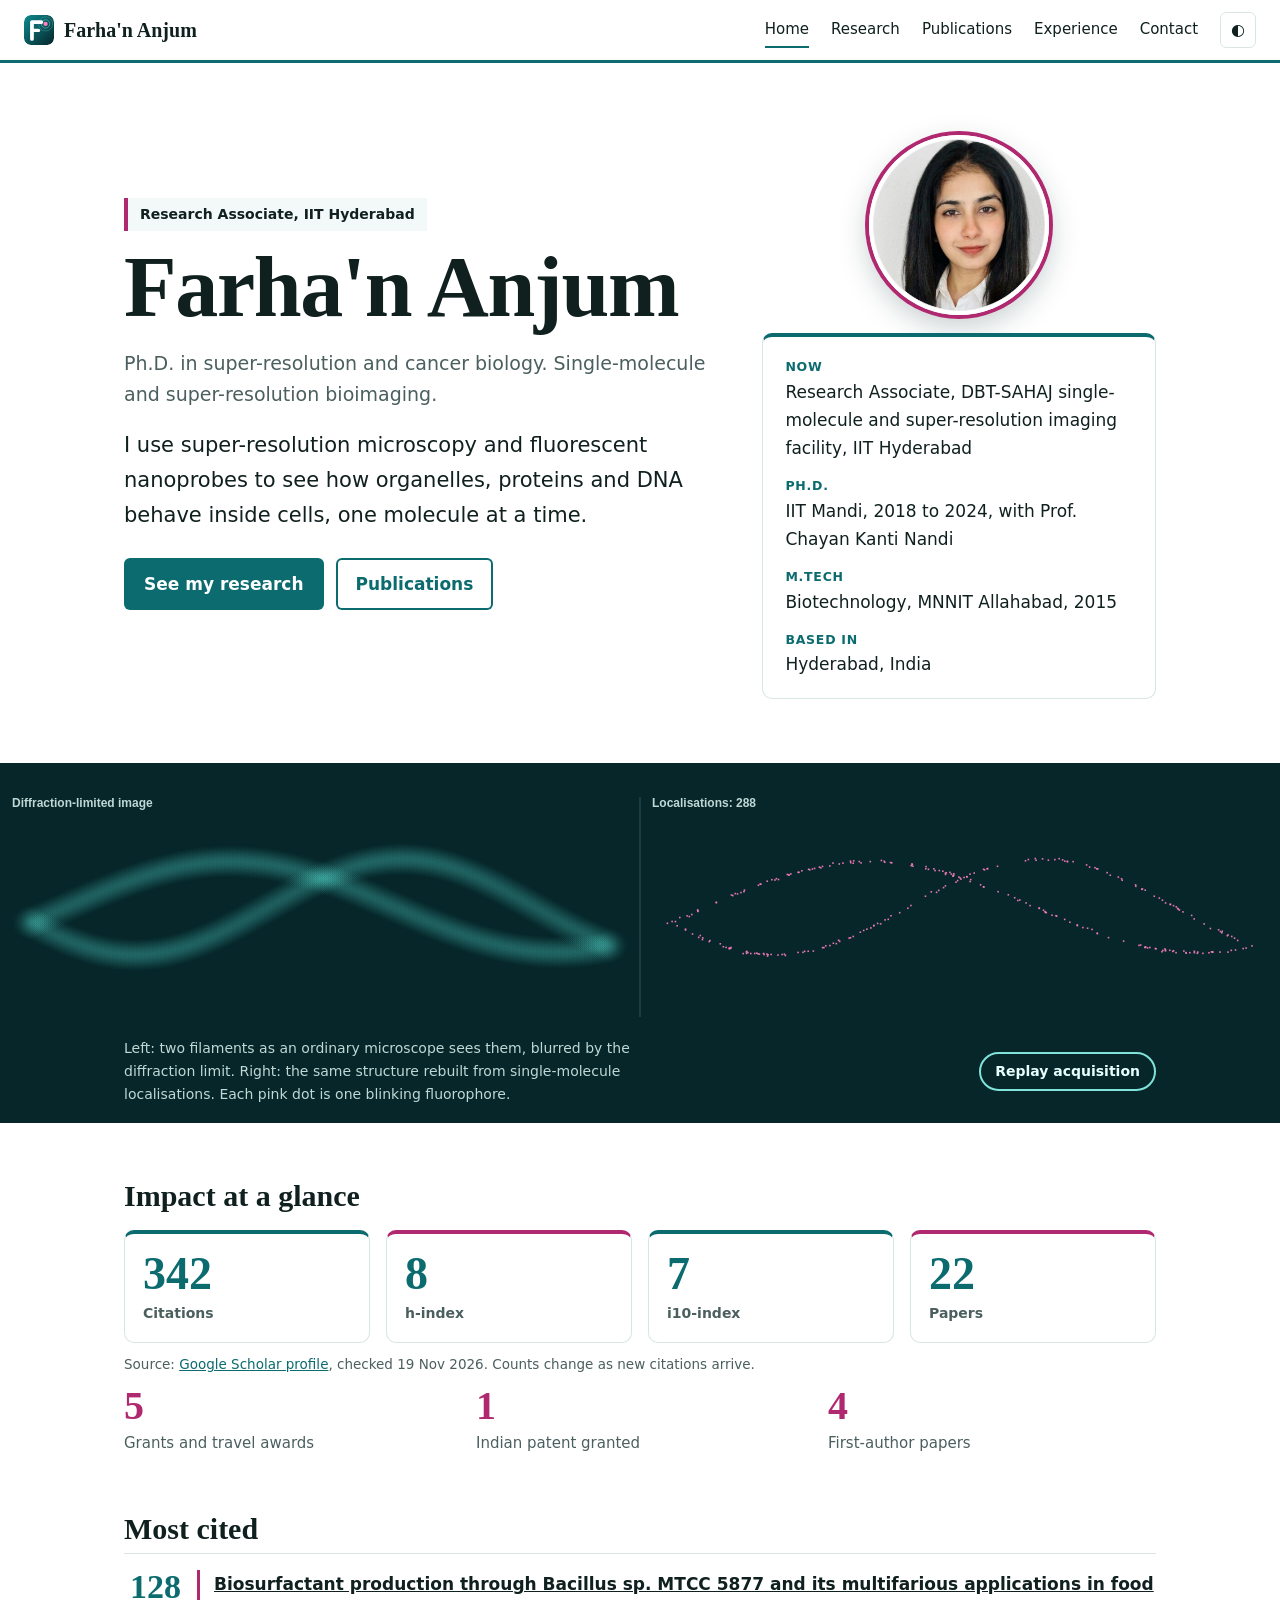
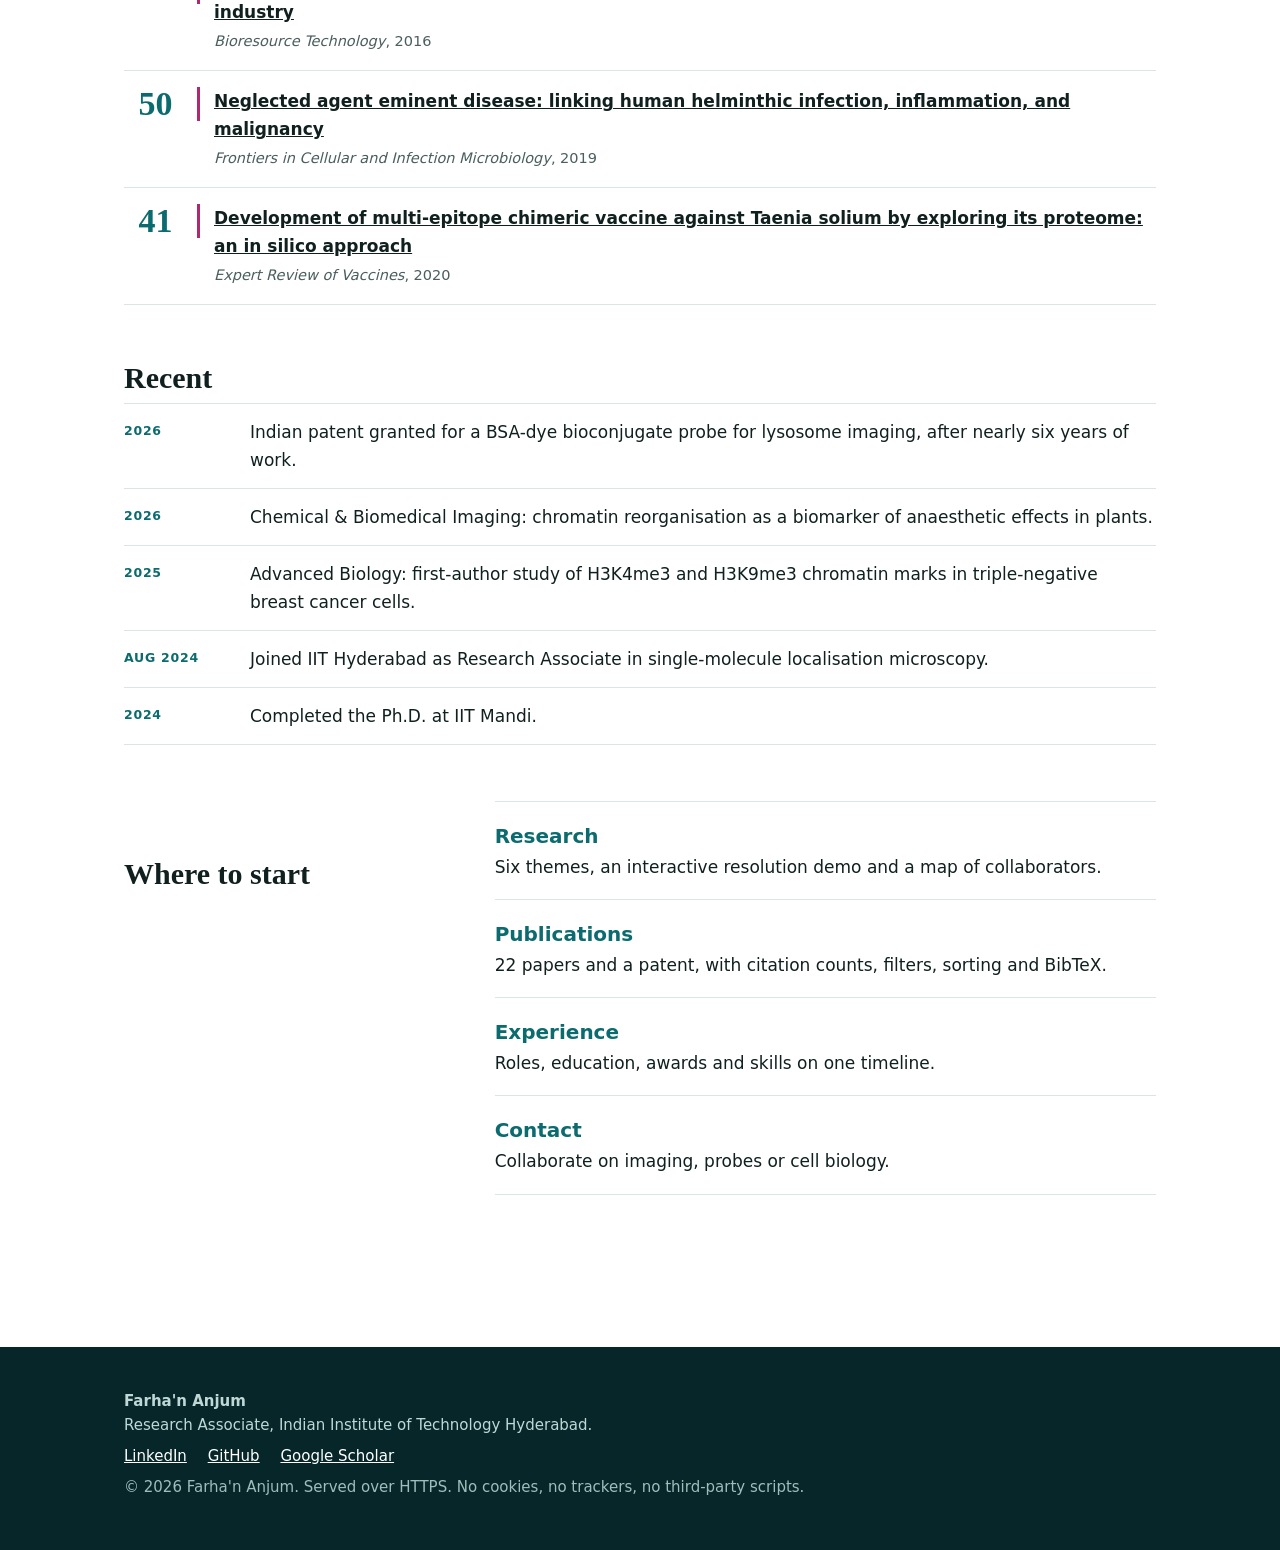
==== index.html @ 34dc5dca "Merge pull request #1 from BurhanAbdullah/main Portfolio site v2: Scholar metrics, full publication " ====
<!doctype html><html lang="en"><head><meta charset="utf-8"><meta name="viewport" content="width=device-width,initial-scale=1">
<meta http-equiv="Content-Security-Policy" content="default-src 'self'; script-src 'self' 'sha256-vStg3uO3osDPpLFDZxNWbCoQPCpokjxYmhKTZBPEOSE='; style-src 'self' 'unsafe-inline' https://fonts.googleapis.com; font-src https://fonts.gstatic.com; img-src 'self' data:; connect-src 'none'; object-src 'none'; base-uri 'self'; form-action 'none'"><meta name="referrer" content="strict-origin-when-cross-origin">
<script>document.documentElement.classList.add("js");try{var t=localStorage.getItem("theme")||(matchMedia("(prefers-color-scheme:dark)").matches?"dark":"");if(t)document.documentElement.dataset.theme=t}catch(e){}</script>
<title>Super-resolution bioimaging and fluorescent probes | Farha'n Anjum</title><meta name="description" content="Farha'n Anjum, Research Associate at IIT Hyderabad. Single-molecule and super-resolution bioimaging, fluorescent nanoprobes and cancer cell biology. 342 citations, h-index 8."><meta name="theme-color" content="#0B6B6F">
<meta property="og:title" content="Super-resolution bioimaging and fluorescent probes | Farha'n Anjum"><meta property="og:description" content="Farha'n Anjum, Research Associate at IIT Hyderabad. Single-molecule and super-resolution bioimaging, fluorescent nanoprobes and cancer cell biology. 342 citations, h-index 8."><meta property="og:type" content="website"><meta property="og:url" content="https://drfarhananjum.github.io/"><meta property="og:image" content="https://drfarhananjum.github.io/assets/og.jpg?v=2"><meta property="og:image:width" content="1200"><meta property="og:image:height" content="630"><meta name="twitter:card" content="summary_large_image">
<link rel="canonical" href="https://drfarhananjum.github.io/"><link rel="icon" href="assets/mark.svg" type="image/svg+xml"><link rel="apple-touch-icon" href="assets/apple-touch-icon.png"><link rel="preconnect" href="https://fonts.googleapis.com"><link rel="preconnect" href="https://fonts.gstatic.com" crossorigin>
<link href="https://fonts.googleapis.com/css2?family=Fraunces:opsz,wght@9..144,500;9..144,700&family=Public+Sans:wght@400;500;600;700&display=swap" rel="stylesheet">
<link rel="stylesheet" href="styles.css?v=2"><script type="application/ld+json">{"@context":"https://schema.org","@type":"Person","name":"Farha'n Anjum","url":"https://drfarhananjum.github.io/","image":"https://drfarhananjum.github.io/assets/og.jpg","jobTitle":"Research Associate","worksFor":{"@type":"CollegeOrUniversity","name":"Indian Institute of Technology Hyderabad"},"alumniOf":[{"@type":"CollegeOrUniversity","name":"Indian Institute of Technology Mandi"},{"@type":"CollegeOrUniversity","name":"Motilal Nehru National Institute of Technology Allahabad"}],"sameAs":["https://www.linkedin.com/in/drfarhananjum/","https://github.com/drfarhananjum","https://scholar.google.com/citations?user=QwxOvgwAAAAJ&hl=en"],"knowsAbout":["Super-resolution microscopy","Single-molecule localisation microscopy","Fluorescent nanoprobes","Cell biology","Cancer biology"]}</script></head><body>
<a class="skip" href="#main">Skip to content</a><header class="top"><a class="brand" href="index.html"><img src="assets/mark.svg" alt="" width="30" height="30">Farha'n Anjum</a>
<button class="menu" aria-label="Menu" aria-expanded="false">Menu</button><nav><a href="index.html" aria-current=page>Home</a><a href="research.html">Research</a><a href="publications.html">Publications</a><a href="experience.html">Experience</a><a href="contact.html">Contact</a><button class="theme" type="button" aria-label="Toggle dark mode">◐</button></nav></header>
<main id="main"><section class="wrap hero"><div><p class="status">Research Associate, IIT Hyderabad</p>
<h1>Farha'n Anjum</h1><p class="sub">Ph.D. in super-resolution and cancer biology. Single-molecule and super-resolution bioimaging.</p>
<p class="lede">I use super-resolution microscopy and fluorescent nanoprobes to see how organelles, proteins and DNA behave inside cells, one molecule at a time.</p>
<p class="cta"><a class="btn" href="research.html">See my research</a><a class="btn ghost" href="publications.html">Publications</a></p></div>
<div class="side"><figure class="portrait" hidden><img src="assets/farhan.jpg" alt="Portrait of Farha'n Anjum" width="180" height="180" decoding="async"></figure>
<aside class="glance" aria-label="At a glance"><dl><div><dt>Now</dt><dd>Research Associate, DBT-SAHAJ single-molecule and super-resolution imaging facility, IIT Hyderabad</dd></div><div><dt>Ph.D.</dt><dd>IIT Mandi, 2018 to 2024, with Prof. Chayan Kanti Nandi</dd></div><div><dt>M.Tech</dt><dd>Biotechnology, MNNIT Allahabad, 2015</dd></div><div><dt>Based in</dt><dd>Hyderabad, India</dd></div></dl></aside></div></section>
<section class="wave"><canvas id="smlm" aria-hidden="true"></canvas><div class="wrap wavefoot"><p class="cap">Left: two filaments as an ordinary microscope sees them, blurred by the diffraction limit. Right: the same structure rebuilt from single-molecule localisations. Each pink dot is one blinking fluorophore.</p><button class="replay" id="replay" type="button">Replay acquisition</button></div></section>
<section class="wrap rv"><h2>Impact at a glance</h2><div class="metrics"><div><b data-count="342">342</b><span>Citations</span></div><div><b data-count="8">8</b><span>h-index</span></div><div><b data-count="7">7</b><span>i10-index</span></div><div><b data-count="22">22</b><span>Papers</span></div></div><p class="src mut">Source: <a href="https://scholar.google.com/citations?user=QwxOvgwAAAAJ&hl=en" rel="noopener noreferrer">Google Scholar profile</a>, checked 19 Nov 2026. Counts change as new citations arrive.</p></section>
<section class="wrap stats3 rv"><div><b data-count="5">5</b><span>Grants and travel awards</span></div><div><b data-count="1">1</b><span>Indian patent granted</span></div><div><b data-count="4">4</b><span>First-author papers</span></div></section>
<section class="wrap rv"><h2>Most cited</h2><ol class="top3"><li><span class="cnum">128</span><div><a href="https://doi.org/10.1016/j.biortech.2016.02.091" rel="noopener noreferrer">Biosurfactant production through Bacillus sp. MTCC 5877 and its multifarious applications in food industry</a><p class="mut"><i>Bioresource Technology</i>, 2016</p></div></li><li><span class="cnum">50</span><div><a href="https://doi.org/10.3389/fcimb.2019.00402" rel="noopener noreferrer">Neglected agent eminent disease: linking human helminthic infection, inflammation, and malignancy</a><p class="mut"><i>Frontiers in Cellular and Infection Microbiology</i>, 2019</p></div></li><li><span class="cnum">41</span><div><a href="https://doi.org/10.1080/14760584.2019.1711057" rel="noopener noreferrer">Development of multi-epitope chimeric vaccine against Taenia solium by exploring its proteome: an in silico approach</a><p class="mut"><i>Expert Review of Vaccines</i>, 2020</p></div></li></ol></section>
<section class="wrap rv"><h2>Recent</h2><ul class="news"><li><time class="when">2026</time><span>Indian patent granted for a BSA-dye bioconjugate probe for lysosome imaging, after nearly six years of work.</span></li><li><time class="when">2026</time><span>Chemical &amp; Biomedical Imaging: chromatin reorganisation as a biomarker of anaesthetic effects in plants.</span></li><li><time class="when">2025</time><span>Advanced Biology: first-author study of H3K4me3 and H3K9me3 chromatin marks in triple-negative breast cancer cells.</span></li><li><time class="when">Aug 2024</time><span>Joined IIT Hyderabad as Research Associate in single-molecule localisation microscopy.</span></li><li><time class="when">2024</time><span>Completed the Ph.D. at IIT Mandi.</span></li></ul></section>
<section class="wrap split rv"><h2>Where to start</h2><div class="links">
<a href="research.html"><b>Research</b>Six themes, an interactive resolution demo and a map of collaborators.</a>
<a href="publications.html"><b>Publications</b>22 papers and a patent, with citation counts, filters, sorting and BibTeX.</a>
<a href="experience.html"><b>Experience</b>Roles, education, awards and skills on one timeline.</a>
<a href="contact.html"><b>Contact</b>Collaborate on imaging, probes or cell biology.</a></div></section></main>
<footer><div class="wrap"><p><b>Farha'n Anjum</b><br>Research Associate, Indian Institute of Technology Hyderabad.</p>
<p><a href="https://www.linkedin.com/in/drfarhananjum/" rel="noopener noreferrer">LinkedIn</a> <a href="https://github.com/drfarhananjum" rel="noopener noreferrer">GitHub</a> <a href="https://scholar.google.com/citations?user=QwxOvgwAAAAJ&hl=en" rel="noopener noreferrer">Google Scholar</a></p>
<p class="mut">© 2026 Farha'n Anjum. Served over HTTPS. No cookies, no trackers, no third-party scripts.</p></div></footer><script src="script.js?v=2"></script></body></html>
---- styles.css ----
:root{--bg:#fff;--alt:#F3F8F8;--ink:#10201F;--mut:#4B5F5E;--line:#D9E6E5;--acc:#0B6B6F;--mag:#B0286F;--card:#fff;--deep:#06262A;--navbg:rgba(255,255,255,.94);--w:1080px;color-scheme:light}
[data-theme=dark]{--bg:#071314;--alt:#0B1B1D;--ink:#E8F3F2;--mut:#A9C2C0;--line:#1E3B3D;--acc:#4FD1C5;--mag:#FF7FBF;--card:#0D1F21;--deep:#040C0D;--navbg:rgba(7,19,20,.94);color-scheme:dark}
*{box-sizing:border-box}html{scroll-behavior:smooth}
body{margin:0;background:var(--bg);color:var(--ink);font:17px/1.65 "Public Sans",system-ui,sans-serif}
h1,h2,h3,.brand,.stats b,.yr{font-family:"Fraunces",Georgia,serif;line-height:1.12}
a{color:var(--acc)}a:focus-visible,button:focus-visible,input:focus-visible{outline:3px solid var(--mag);outline-offset:3px}
.skip{position:absolute;left:-999px;top:8px}.skip:focus{left:12px;z-index:20;background:var(--card);color:var(--ink);padding:8px 12px;border-radius:6px}
.wrap{max-width:var(--w);margin:0 auto;padding:0 24px}.mut{color:var(--mut)}
.top{position:sticky;top:0;z-index:9;display:flex;justify-content:space-between;align-items:center;gap:16px;padding:12px 24px;background:var(--navbg);backdrop-filter:blur(8px);border-bottom:3px solid var(--acc)}
.brand{display:flex;align-items:center;gap:10px;font-weight:700;font-size:20px;color:var(--ink);text-decoration:none}
nav{display:flex;align-items:center;gap:22px}nav a{color:var(--ink);text-decoration:none;font-weight:500;font-size:15px;padding:4px 0;border-bottom:2px solid transparent}
nav a:hover,nav a[aria-current]{border-color:var(--acc)}
.theme,.menu{background:none;border:1px solid var(--line);border-radius:6px;padding:4px 10px;font:inherit;font-size:16px;color:var(--ink);cursor:pointer}
.menu{display:none;padding:6px 12px;font-size:inherit}
.pagehead{padding-top:72px;padding-bottom:24px}.pagehead h1{font-size:clamp(36px,6vw,60px);margin:0 0 16px}
.lede{font-size:21px;max-width:60ch;margin:0}
.hero{display:grid;grid-template-columns:1.5fr 1fr;gap:48px;align-items:center;padding-top:72px;padding-bottom:40px}
.hero h1{font-size:clamp(46px,8vw,86px);margin:8px 0 12px;letter-spacing:-.015em}.sub{font-size:19px;color:var(--mut);margin:0 0 18px}
.status{display:inline-block;margin:0;font-size:14px;font-weight:600;padding:5px 12px;border-left:4px solid var(--mag);background:var(--alt)}
.glance{border:1px solid var(--line);border-top:4px solid var(--acc);border-radius:10px;background:var(--card);padding:20px 22px}
.glance dl{margin:0;display:grid;gap:14px}.glance dt{font-size:12.5px;font-weight:600;text-transform:uppercase;letter-spacing:.06em;color:var(--acc)}.glance dd{margin:0}
.cta{display:flex;flex-wrap:wrap;gap:12px;margin:26px 0}.btn{display:inline-block;background:var(--acc);color:#fff;text-decoration:none;font-weight:700;padding:12px 20px;border-radius:6px}
[data-theme=dark] .btn{color:#04201F}
.btn.ghost,[data-theme=dark] .btn.ghost{background:transparent;color:var(--acc);box-shadow:inset 0 0 0 2px var(--acc)}.btn:hover{filter:brightness(1.12)}
.wave{background:var(--deep);padding:24px 0 16px;margin:24px 0}.wave canvas{display:block;width:100%;height:240px}
.wavefoot{display:flex;flex-wrap:wrap;gap:12px 24px;align-items:center;justify-content:space-between;margin-top:10px}.wavefoot .cap{margin:0;max-width:64ch;color:#BFD8D6;font-size:14px}
.replay{font:inherit;font-weight:600;font-size:14px;padding:6px 14px;border-radius:99px;border:2px solid #7FE3DA;background:transparent;color:#E8FFFD;cursor:pointer}.replay:hover{background:#7FE3DA;color:#06262A}
.stats{display:grid;grid-template-columns:repeat(4,1fr);gap:24px;padding-top:24px;padding-bottom:24px}
.stats b{display:block;font-size:56px;color:var(--acc)}.stats span{font-size:15px;color:var(--mut)}
.split{display:grid;grid-template-columns:1fr 2fr;gap:40px;padding-top:56px;padding-bottom:72px}.split h2{margin:0;font-size:34px}
.links{display:grid;gap:0}.links a{display:block;padding:18px 0;border-top:1px solid var(--line);color:var(--ink);text-decoration:none}
.links a:last-child{border-bottom:1px solid var(--line)}.links b{display:block;font-size:20px;color:var(--acc)}.links a:hover b{text-decoration:underline}
section.wrap h2{font-size:30px;margin:56px 0 8px}
.news{list-style:none;margin:8px 0 0;padding:0}.news li{display:grid;grid-template-columns:110px 1fr;gap:16px;padding:14px 0;border-top:1px solid var(--line)}.news li:last-child{border-bottom:1px solid var(--line)}
.when{font-size:12.5px;font-weight:600;text-transform:uppercase;letter-spacing:.06em;color:var(--acc);padding-top:3px}
.bus{position:relative;margin:0 0 8px;padding:8px 0 28px 36px;border-left:4px solid var(--acc)}
.bus::before{content:"";position:absolute;left:-10px;top:14px;width:16px;height:16px;border-radius:50%;background:var(--bg);border:4px solid var(--acc)}
.bus::after{content:"";display:block;clear:both}
.bus h3{font-size:25px;margin:0 0 4px}.meta{margin:0 0 8px;font-size:12.5px;font-weight:600;text-transform:uppercase;letter-spacing:.06em;color:var(--acc)}.bus p{max-width:68ch;margin:0 0 10px}
.tags{display:flex;flex-wrap:wrap;gap:8px;margin:12px 0}.tags span{font-size:13px;font-weight:500;padding:3px 10px;border:1px solid var(--line);background:var(--card);border-radius:99px}
.tools{display:flex;flex-wrap:wrap;gap:12px 20px;align-items:center;margin:24px 0 8px}
.filters{display:flex;flex-wrap:wrap;gap:8px}.filters button{font:inherit;font-weight:600;padding:8px 16px;border-radius:99px;border:2px solid var(--acc);background:none;color:var(--acc);cursor:pointer}
.filters button[aria-pressed=true]{background:var(--acc);color:#fff}[data-theme=dark] .filters button[aria-pressed=true]{color:#04201F}
.search{font:inherit;padding:9px 16px;border:2px solid var(--acc);border-radius:99px;background:var(--card);color:var(--ink);flex:1;min-width:220px;max-width:360px}
.count{font-size:14px;margin:0 0 4px}
.pubs{list-style:none;padding:0;margin:0}.pubs li{display:grid;grid-template-columns:70px 1fr;gap:16px;padding:20px 0;border-top:1px solid var(--line)}
.pubs li[hidden]{display:none}.yr{font-weight:700;font-size:24px;color:var(--acc)}.pubs h3{font-size:19px;line-height:1.3;margin:0 0 6px}.pubs p{margin:0 0 4px;font-size:15px}
.badge{display:inline-block;margin-left:8px;font:600 11px "Public Sans",sans-serif;text-transform:uppercase;letter-spacing:.06em;color:var(--mag);border:1px solid var(--mag);border-radius:99px;padding:1px 8px;vertical-align:middle}
.cite{font:inherit;font-size:13px;font-weight:600;padding:4px 12px;margin-top:6px;border:1px solid var(--line);border-radius:99px;background:none;color:var(--acc);cursor:pointer}.cite:hover{border-color:var(--acc)}
.layers{display:grid;grid-template-columns:110px 1fr;gap:10px 20px;max-width:72ch;margin:14px 0}.layers dt{font-weight:700}.layers dd{margin:0}
.cols{display:grid;grid-template-columns:repeat(3,1fr);gap:32px}.cols h3{margin:0 0 8px}.cols ul{padding-left:18px;margin:0}
.center{text-align:center;margin-top:32px}
.pa{float:right;width:220px;margin:4px 0 12px 28px;padding:8px;border:1px solid var(--line);border-radius:10px;background:var(--card)}
.pa svg{display:block;width:100%;height:auto}
.pa .ln{fill:none;stroke:var(--mut);stroke-width:1.4;opacity:.55}
.pa .cs{fill:none;stroke:var(--acc);stroke-width:2;stroke-linecap:round;stroke-linejoin:round}
.pa .ms{fill:none;stroke:var(--mag);stroke-width:2;stroke-linecap:round}
.pa .gl{fill:none;stroke:var(--acc);stroke-width:11;stroke-linecap:round;opacity:.2}
.pa .cf{fill:var(--acc)}.pa .mg{fill:var(--mag)}
.pa .tx{fill:var(--mut);font:600 9px "Public Sans",sans-serif}
.pa .bd{fill:var(--card);stroke:var(--mut);stroke-width:1.4}
.pa .box{fill:none;stroke:var(--acc);stroke-width:1.6}
.rv{transition:opacity .6s ease,transform .6s ease}.js .rv{opacity:0;transform:translateY(14px)}.js .rv.in{opacity:1;transform:none}
footer{margin-top:80px;background:var(--deep);color:#BFD8D6;padding:36px 0 44px;font-size:15px}footer a{color:#fff;margin-right:16px}footer p{margin:6px 0}footer .mut{color:#9FBDBA}
@view-transition{navigation:auto}
@media(max-width:820px){.menu{display:block}nav{display:none;position:absolute;top:100%;left:0;right:0;flex-direction:column;align-items:flex-start;padding:16px 24px;background:var(--bg);border-bottom:1px solid var(--line)}
nav.open{display:flex}.hero,.split,.cols{grid-template-columns:1fr}.stats{grid-template-columns:1fr 1fr}.layers{grid-template-columns:1fr}
.pa{float:none;width:100%;max-width:260px;margin:8px 0 14px}.news li{grid-template-columns:1fr;gap:2px}.pubs li{grid-template-columns:1fr;gap:4px}}
@media(prefers-reduced-motion:reduce){html{scroll-behavior:auto}.rv{transition:none}.js .rv{opacity:1;transform:none}}
@media print{.top,footer,.wave,.menu,.theme,.replay,.pa,.cite,.tools,.skip,.cta{display:none!important}body{background:#fff;color:#000;font-size:11pt}a{color:#000;text-decoration:none}.js .rv{opacity:1;transform:none}.bus,.pubs li,.news li{break-inside:avoid}.stats b{color:#0B6B6F}}
.brand img{border-radius:7px;display:block}
.metrics{display:grid;grid-template-columns:repeat(4,1fr);gap:16px;margin:18px 0 6px}
.metrics div{border:1px solid var(--line);border-top:4px solid var(--acc);border-radius:10px;padding:16px 18px;background:var(--card)}
.metrics div:nth-child(2){border-top-color:var(--mag)}.metrics div:nth-child(4){border-top-color:var(--mag)}
.metrics b{display:block;font:700 46px/1.05 "Fraunces",Georgia,serif;color:var(--acc)}.metrics span{font-size:14px;color:var(--mut);font-weight:600}
.src{font-size:13.5px;margin:10px 0 0}
.stats3{display:grid;grid-template-columns:repeat(3,1fr);gap:24px;padding-top:8px}.stats3 b{display:block;font:700 40px/1.1 "Fraunces",Georgia,serif;color:var(--mag)}.stats3 span{font-size:15px;color:var(--mut)}
.top3{list-style:none;margin:8px 0 0;padding:0;counter-reset:t}.top3 li{display:grid;grid-template-columns:76px 1fr;gap:14px;padding:16px 0;border-top:1px solid var(--line);align-items:start}.top3 li:last-child{border-bottom:1px solid var(--line)}
.top3 .cnum{font:700 34px/1 "Fraunces",Georgia,serif;color:var(--acc);text-align:center;border-right:3px solid var(--mag);padding-right:10px}.top3 a{font-weight:600;color:var(--ink)}.top3 a:hover{color:var(--acc)}.top3 p{margin:4px 0 0;font-size:14.5px}
h2.sm{font-size:22px!important;margin:30px 0 4px!important}
.chart{width:100%;height:auto;display:block;max-width:760px}
.chart rect{fill:var(--acc)}.chart .bar:nth-child(odd) rect{fill:var(--acc)}.chart .v{fill:var(--ink);font:600 12px "Public Sans",sans-serif}.chart .y{fill:var(--mut);font:500 11.5px "Public Sans",sans-serif}
.js .chart .bar{transform-box:fill-box;transform-origin:bottom;animation:grow .8s cubic-bezier(.2,.7,.2,1) both;animation-delay:var(--d)}
@keyframes grow{from{transform:scaleY(0);opacity:0}to{transform:none;opacity:1}}
.sort{display:flex;gap:6px}.sort button{font:inherit;font-size:14px;font-weight:600;padding:8px 14px;border-radius:99px;border:2px solid var(--mag);background:none;color:var(--mag);cursor:pointer}
.sort button[aria-pressed=true]{background:var(--mag);color:#fff}
.cc{margin-left:8px;font:600 12px "Public Sans",sans-serif;color:var(--acc);background:var(--alt);border-radius:99px;padding:2px 10px;font-style:normal}
.resbox{background:var(--deep);border-radius:12px;padding:10px;margin:14px 0 8px}.resbox canvas{display:block;width:100%;height:260px;border-radius:8px}
.resctl{display:flex;align-items:center;gap:16px;flex-wrap:wrap}.resctl label{font-weight:700}.resctl input{flex:1;min-width:200px;accent-color:var(--mag);height:28px}.resctl output{font-weight:600;color:var(--acc);min-width:200px}
.net{width:100%;height:auto;display:block;margin:10px 0}.net .e{stroke:var(--mut);opacity:.35}
.net .n circle{fill:var(--acc);opacity:.85;transition:opacity .2s,transform .2s;transform-box:fill-box;transform-origin:center}.net .n.par circle{fill:var(--mag)}.net .n.bio circle{fill:#E0A100}
.net .n text{fill:var(--ink);font:600 11.5px "Public Sans",sans-serif}.net .n:hover circle,.net .n:focus circle{opacity:1;transform:scale(1.18)}.net .n:focus{outline:none}
.net .me circle{fill:var(--deep);stroke:var(--mag);stroke-width:3}.net .me text{fill:#fff;font:700 12px "Public Sans",sans-serif}
.legend{display:flex;flex-wrap:wrap;gap:6px 16px;align-items:center;font-size:14px}.legend .k{display:inline-block;width:12px;height:12px;border-radius:50%;background:var(--acc);margin-right:2px}.legend .k.par{background:var(--mag)}.legend .k.bio{background:#E0A100}
@media(max-width:820px){.metrics{grid-template-columns:1fr 1fr}.stats3{grid-template-columns:1fr}.top3 li{grid-template-columns:56px 1fr}.sort{flex-wrap:wrap}.net .n text{font-size:13px}}
@media(prefers-reduced-motion:reduce){.js .chart .bar{animation:none}}
@media print{.sort,.resbox,.resctl,.net{display:none!important}}
.resctl{margin-bottom:56px}
.side{display:grid;gap:18px}.portrait{margin:0;display:flex;justify-content:center}.portrait[hidden]{display:none}
.portrait img{width:180px;height:180px;object-fit:cover;border-radius:50%;border:4px solid var(--bg);box-shadow:0 0 0 4px var(--mag),0 10px 30px rgba(6,38,42,.25)}
@media(max-width:820px){.portrait{justify-content:flex-start}.portrait img{width:140px;height:140px}}
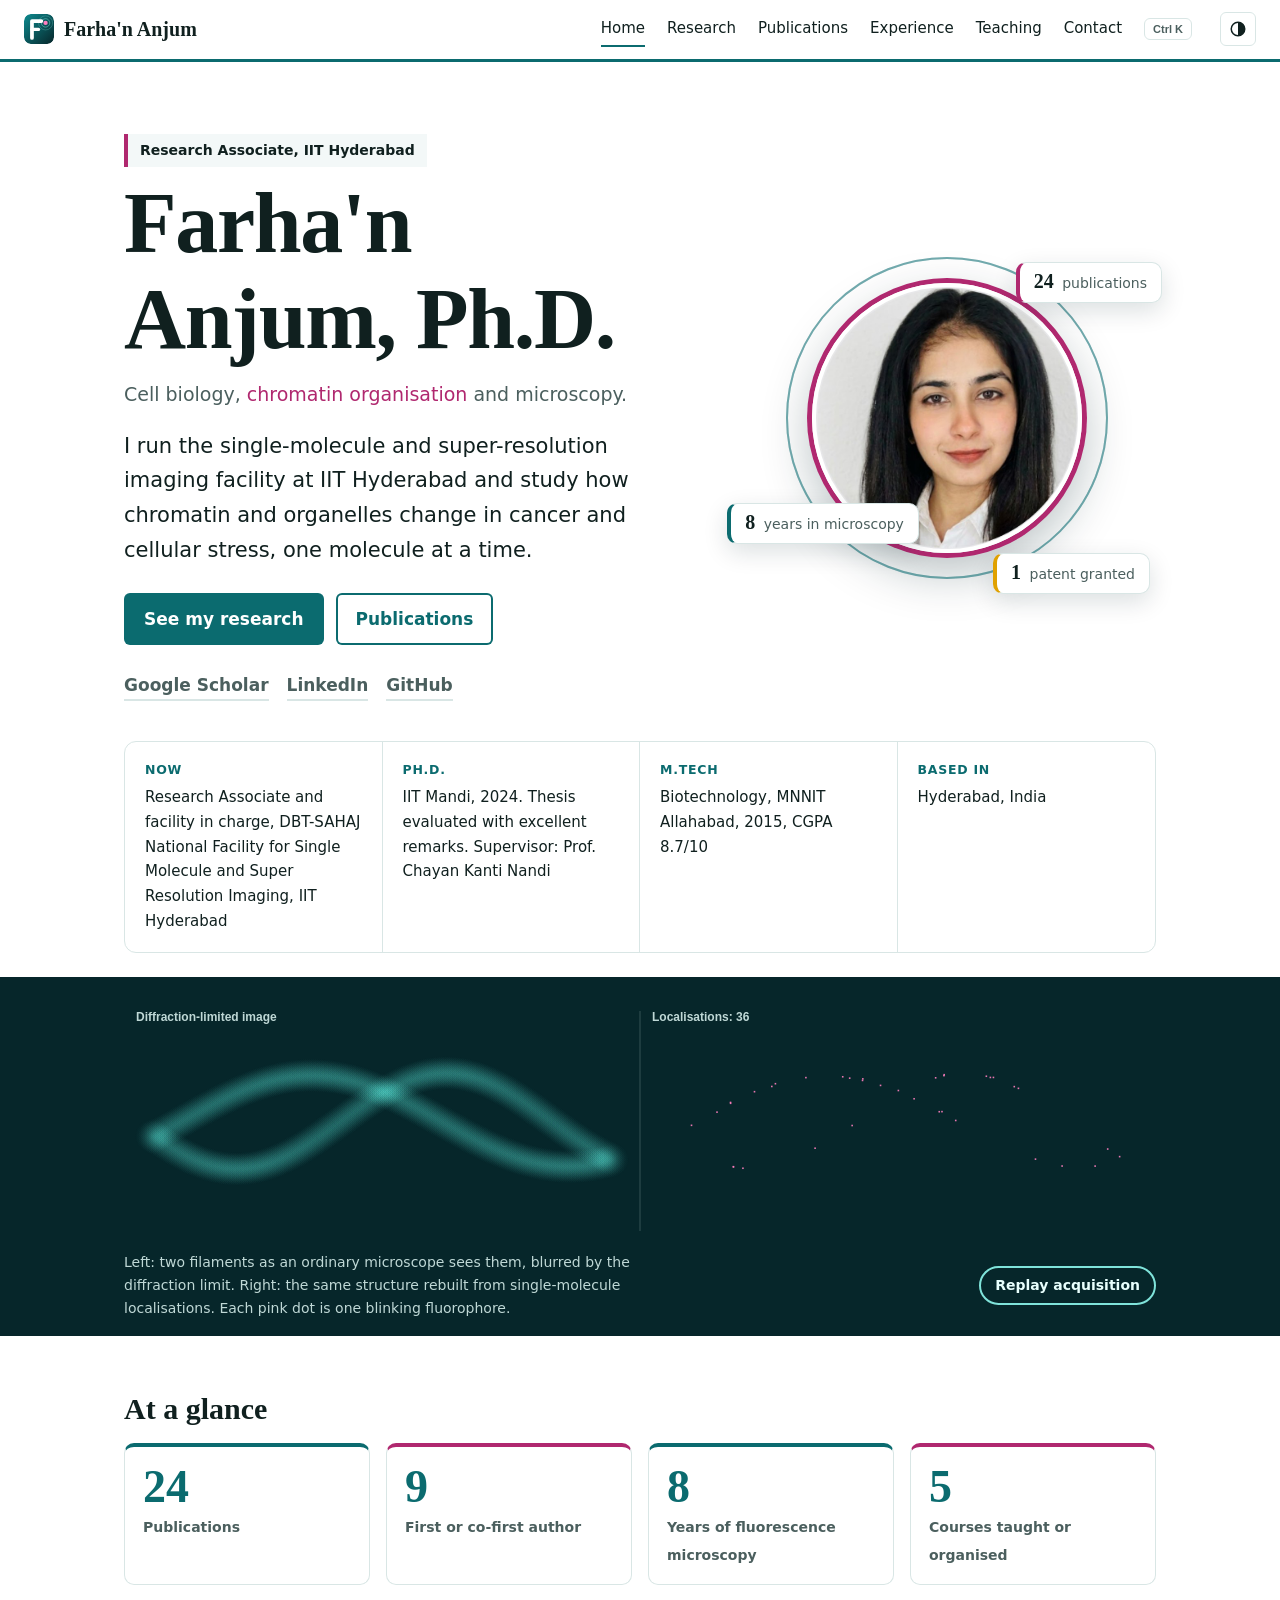
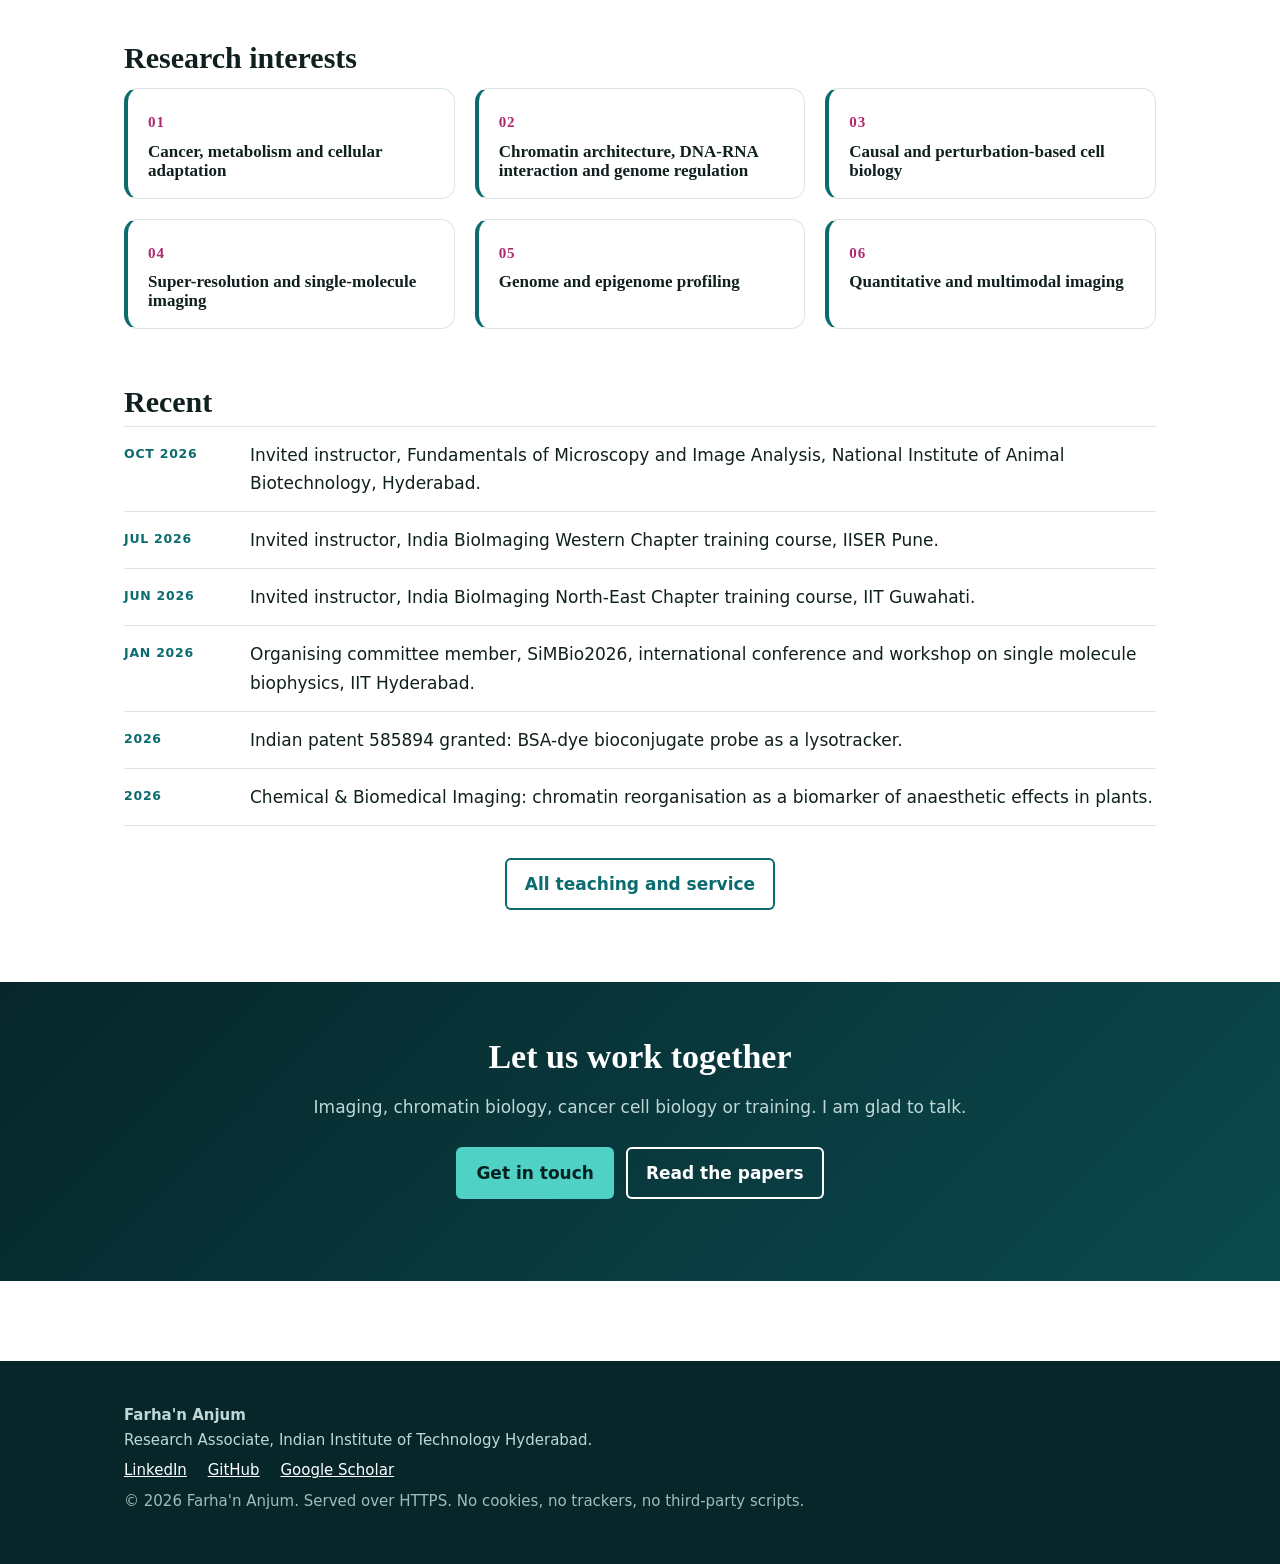
==== commit 9511fab0: "Merge pull request #2 from BurhanAbdullah/main Portfolio v3: CV-based content, co-first author badge" ====
--- a/index.html
+++ b/index.html
@@ -1,29 +1,24 @@
 <!doctype html><html lang="en"><head><meta charset="utf-8"><meta name="viewport" content="width=device-width,initial-scale=1">
 <meta http-equiv="Content-Security-Policy" content="default-src 'self'; script-src 'self' 'sha256-vStg3uO3osDPpLFDZxNWbCoQPCpokjxYmhKTZBPEOSE='; style-src 'self' 'unsafe-inline' https://fonts.googleapis.com; font-src https://fonts.gstatic.com; img-src 'self' data:; connect-src 'none'; object-src 'none'; base-uri 'self'; form-action 'none'"><meta name="referrer" content="strict-origin-when-cross-origin">
 <script>document.documentElement.classList.add("js");try{var t=localStorage.getItem("theme")||(matchMedia("(prefers-color-scheme:dark)").matches?"dark":"");if(t)document.documentElement.dataset.theme=t}catch(e){}</script>
-<title>Super-resolution bioimaging and fluorescent probes | Farha'n Anjum</title><meta name="description" content="Farha'n Anjum, Research Associate at IIT Hyderabad. Single-molecule and super-resolution bioimaging, fluorescent nanoprobes and cancer cell biology. 342 citations, h-index 8."><meta name="theme-color" content="#0B6B6F">
-<meta property="og:title" content="Super-resolution bioimaging and fluorescent probes | Farha'n Anjum"><meta property="og:description" content="Farha'n Anjum, Research Associate at IIT Hyderabad. Single-molecule and super-resolution bioimaging, fluorescent nanoprobes and cancer cell biology. 342 citations, h-index 8."><meta property="og:type" content="website"><meta property="og:url" content="https://drfarhananjum.github.io/"><meta property="og:image" content="https://drfarhananjum.github.io/assets/og.jpg?v=2"><meta property="og:image:width" content="1200"><meta property="og:image:height" content="630"><meta name="twitter:card" content="summary_large_image">
+<title>Super-resolution imaging and cell biology | Farha'n Anjum</title><meta name="description" content="Farha'n Anjum, Ph.D., Research Associate and facility in charge at the DBT-SAHAJ National Facility for Single Molecule and Super Resolution Imaging, IIT Hyderabad. Chromatin, organelle dynamics and super-resolution microscopy."><meta name="theme-color" content="#0B6B6F">
+<meta property="og:title" content="Super-resolution imaging and cell biology | Farha'n Anjum"><meta property="og:description" content="Farha'n Anjum, Ph.D., Research Associate and facility in charge at the DBT-SAHAJ National Facility for Single Molecule and Super Resolution Imaging, IIT Hyderabad. Chromatin, organelle dynamics and super-resolution microscopy."><meta property="og:type" content="website"><meta property="og:url" content="https://drfarhananjum.github.io/"><meta property="og:image" content="https://drfarhananjum.github.io/assets/og.jpg?v=2"><meta property="og:image:width" content="1200"><meta property="og:image:height" content="630"><meta name="twitter:card" content="summary_large_image">
 <link rel="canonical" href="https://drfarhananjum.github.io/"><link rel="icon" href="assets/mark.svg" type="image/svg+xml"><link rel="apple-touch-icon" href="assets/apple-touch-icon.png"><link rel="preconnect" href="https://fonts.googleapis.com"><link rel="preconnect" href="https://fonts.gstatic.com" crossorigin>
 <link href="https://fonts.googleapis.com/css2?family=Fraunces:opsz,wght@9..144,500;9..144,700&family=Public+Sans:wght@400;500;600;700&display=swap" rel="stylesheet">
-<link rel="stylesheet" href="styles.css?v=2"><script type="application/ld+json">{"@context":"https://schema.org","@type":"Person","name":"Farha'n Anjum","url":"https://drfarhananjum.github.io/","image":"https://drfarhananjum.github.io/assets/og.jpg","jobTitle":"Research Associate","worksFor":{"@type":"CollegeOrUniversity","name":"Indian Institute of Technology Hyderabad"},"alumniOf":[{"@type":"CollegeOrUniversity","name":"Indian Institute of Technology Mandi"},{"@type":"CollegeOrUniversity","name":"Motilal Nehru National Institute of Technology Allahabad"}],"sameAs":["https://www.linkedin.com/in/drfarhananjum/","https://github.com/drfarhananjum","https://scholar.google.com/citations?user=QwxOvgwAAAAJ&hl=en"],"knowsAbout":["Super-resolution microscopy","Single-molecule localisation microscopy","Fluorescent nanoprobes","Cell biology","Cancer biology"]}</script></head><body>
-<a class="skip" href="#main">Skip to content</a><header class="top"><a class="brand" href="index.html"><img src="assets/mark.svg" alt="" width="30" height="30">Farha'n Anjum</a>
-<button class="menu" aria-label="Menu" aria-expanded="false">Menu</button><nav><a href="index.html" aria-current=page>Home</a><a href="research.html">Research</a><a href="publications.html">Publications</a><a href="experience.html">Experience</a><a href="contact.html">Contact</a><button class="theme" type="button" aria-label="Toggle dark mode">◐</button></nav></header>
-<main id="main"><section class="wrap hero"><div><p class="status">Research Associate, IIT Hyderabad</p>
-<h1>Farha'n Anjum</h1><p class="sub">Ph.D. in super-resolution and cancer biology. Single-molecule and super-resolution bioimaging.</p>
-<p class="lede">I use super-resolution microscopy and fluorescent nanoprobes to see how organelles, proteins and DNA behave inside cells, one molecule at a time.</p>
-<p class="cta"><a class="btn" href="research.html">See my research</a><a class="btn ghost" href="publications.html">Publications</a></p></div>
-<div class="side"><figure class="portrait" hidden><img src="assets/farhan.jpg" alt="Portrait of Farha'n Anjum" width="180" height="180" decoding="async"></figure>
-<aside class="glance" aria-label="At a glance"><dl><div><dt>Now</dt><dd>Research Associate, DBT-SAHAJ single-molecule and super-resolution imaging facility, IIT Hyderabad</dd></div><div><dt>Ph.D.</dt><dd>IIT Mandi, 2018 to 2024, with Prof. Chayan Kanti Nandi</dd></div><div><dt>M.Tech</dt><dd>Biotechnology, MNNIT Allahabad, 2015</dd></div><div><dt>Based in</dt><dd>Hyderabad, India</dd></div></dl></aside></div></section>
-<section class="wave"><canvas id="smlm" aria-hidden="true"></canvas><div class="wrap wavefoot"><p class="cap">Left: two filaments as an ordinary microscope sees them, blurred by the diffraction limit. Right: the same structure rebuilt from single-molecule localisations. Each pink dot is one blinking fluorophore.</p><button class="replay" id="replay" type="button">Replay acquisition</button></div></section>
-<section class="wrap rv"><h2>Impact at a glance</h2><div class="metrics"><div><b data-count="342">342</b><span>Citations</span></div><div><b data-count="8">8</b><span>h-index</span></div><div><b data-count="7">7</b><span>i10-index</span></div><div><b data-count="22">22</b><span>Papers</span></div></div><p class="src mut">Source: <a href="https://scholar.google.com/citations?user=QwxOvgwAAAAJ&hl=en" rel="noopener noreferrer">Google Scholar profile</a>, checked 19 Nov 2026. Counts change as new citations arrive.</p></section>
-<section class="wrap stats3 rv"><div><b data-count="5">5</b><span>Grants and travel awards</span></div><div><b data-count="1">1</b><span>Indian patent granted</span></div><div><b data-count="4">4</b><span>First-author papers</span></div></section>
-<section class="wrap rv"><h2>Most cited</h2><ol class="top3"><li><span class="cnum">128</span><div><a href="https://doi.org/10.1016/j.biortech.2016.02.091" rel="noopener noreferrer">Biosurfactant production through Bacillus sp. MTCC 5877 and its multifarious applications in food industry</a><p class="mut"><i>Bioresource Technology</i>, 2016</p></div></li><li><span class="cnum">50</span><div><a href="https://doi.org/10.3389/fcimb.2019.00402" rel="noopener noreferrer">Neglected agent eminent disease: linking human helminthic infection, inflammation, and malignancy</a><p class="mut"><i>Frontiers in Cellular and Infection Microbiology</i>, 2019</p></div></li><li><span class="cnum">41</span><div><a href="https://doi.org/10.1080/14760584.2019.1711057" rel="noopener noreferrer">Development of multi-epitope chimeric vaccine against Taenia solium by exploring its proteome: an in silico approach</a><p class="mut"><i>Expert Review of Vaccines</i>, 2020</p></div></li></ol></section>
-<section class="wrap rv"><h2>Recent</h2><ul class="news"><li><time class="when">2026</time><span>Indian patent granted for a BSA-dye bioconjugate probe for lysosome imaging, after nearly six years of work.</span></li><li><time class="when">2026</time><span>Chemical &amp; Biomedical Imaging: chromatin reorganisation as a biomarker of anaesthetic effects in plants.</span></li><li><time class="when">2025</time><span>Advanced Biology: first-author study of H3K4me3 and H3K9me3 chromatin marks in triple-negative breast cancer cells.</span></li><li><time class="when">Aug 2024</time><span>Joined IIT Hyderabad as Research Associate in single-molecule localisation microscopy.</span></li><li><time class="when">2024</time><span>Completed the Ph.D. at IIT Mandi.</span></li></ul></section>
-<section class="wrap split rv"><h2>Where to start</h2><div class="links">
-<a href="research.html"><b>Research</b>Six themes, an interactive resolution demo and a map of collaborators.</a>
-<a href="publications.html"><b>Publications</b>22 papers and a patent, with citation counts, filters, sorting and BibTeX.</a>
-<a href="experience.html"><b>Experience</b>Roles, education, awards and skills on one timeline.</a>
-<a href="contact.html"><b>Contact</b>Collaborate on imaging, probes or cell biology.</a></div></section></main>
+<link rel="stylesheet" href="styles.css?v=3"><script type="application/ld+json">{"@context":"https://schema.org","@type":"Person","name":"Farha'n Anjum","url":"https://drfarhananjum.github.io/","image":"https://drfarhananjum.github.io/assets/og.jpg","jobTitle":"Research Associate","worksFor":{"@type":"CollegeOrUniversity","name":"Indian Institute of Technology Hyderabad"},"alumniOf":[{"@type":"CollegeOrUniversity","name":"Indian Institute of Technology Mandi"},{"@type":"CollegeOrUniversity","name":"Motilal Nehru National Institute of Technology Allahabad"}],"sameAs":["https://www.linkedin.com/in/drfarhananjum/","https://github.com/drfarhananjum","https://scholar.google.com/citations?user=QwxOvgwAAAAJ&hl=en"],"knowsAbout":["Super-resolution microscopy","Single-molecule localisation microscopy","Fluorescent nanoprobes","Cell biology","Cancer biology"]}</script></head><body>
+<div class="prog" aria-hidden="true"></div><a class="skip" href="#main">Skip to content</a><header class="top"><a class="brand" href="index.html"><img src="assets/mark.svg" alt="" width="30" height="30">Farha'n Anjum</a>
+<button class="menu" aria-label="Menu" aria-expanded="false">Menu</button><nav><a href="index.html" aria-current=page>Home</a><a href="research.html">Research</a><a href="publications.html">Publications</a><a href="experience.html">Experience</a><a href="teaching.html">Teaching</a><a href="contact.html">Contact</a><button class="theme" type="button" aria-label="Toggle dark mode"><svg viewBox="0 0 24 24" width="18" height="18" aria-hidden="true"><circle cx="12" cy="12" r="9" fill="none" stroke="currentColor" stroke-width="2"/><path d="M12 3a9 9 0 0 1 0 18z" fill="currentColor"/></svg></button></nav></header>
+<main id="main"><section class="wrap hero"><div class="hcopy"><p class="status">Research Associate, IIT Hyderabad</p>
+<h1>Farha'n Anjum, Ph.D.</h1><p class="sub">Cell biology, <span class="rot" data-w="chromatin organisation|super-resolution imaging|cancer cell biology|single-molecule biophysics">chromatin organisation</span> and microscopy.</p>
+<p class="lede">I run the single-molecule and super-resolution imaging facility at IIT Hyderabad and study how chromatin and organelles change in cancer and cellular stress, one molecule at a time.</p>
+<p class="cta"><a class="btn" href="research.html">See my research</a><a class="btn ghost" href="publications.html">Publications</a></p><p class="soc"><a href="https://scholar.google.com/citations?user=QwxOvgwAAAAJ&hl=en" rel="noopener noreferrer">Google Scholar</a><a href="https://www.linkedin.com/in/drfarhananjum/" rel="noopener noreferrer">LinkedIn</a><a href="https://github.com/drfarhananjum" rel="noopener noreferrer">GitHub</a></p></div>
+<div class="hport"><figure class="portrait" hidden><img src="assets/farhan.jpg" alt="Portrait of Farha'n Anjum" width="270" height="270" decoding="async"></figure><span class="chip c1"><b>24</b> publications</span><span class="chip c2"><b>8</b> years in microscopy</span><span class="chip c3"><b>1</b> patent granted</span></div></section>
+<section class="wrap facts rv"><dl><div><dt>Now</dt><dd>Research Associate and facility in charge, DBT-SAHAJ National Facility for Single Molecule and Super Resolution Imaging, IIT Hyderabad</dd></div><div><dt>Ph.D.</dt><dd>IIT Mandi, 2024. Thesis evaluated with excellent remarks. Supervisor: Prof. Chayan Kanti Nandi</dd></div><div><dt>M.Tech</dt><dd>Biotechnology, MNNIT Allahabad, 2015, CGPA 8.7/10</dd></div><div><dt>Based in</dt><dd>Hyderabad, India</dd></div></dl></section>
+<section class="wave"><div class="wrap"><canvas id="smlm" aria-hidden="true"></canvas></div><div class="wrap wavefoot"><p class="cap">Left: two filaments as an ordinary microscope sees them, blurred by the diffraction limit. Right: the same structure rebuilt from single-molecule localisations. Each pink dot is one blinking fluorophore.</p><button class="replay" id="replay" type="button">Replay acquisition</button></div></section>
+<section class="wrap rv"><h2>At a glance</h2><div class="metrics"><div><b data-count="24">24</b><span>Publications</span></div><div><b data-count="9">9</b><span>First or co-first author</span></div><div><b data-count="8">8</b><span>Years of fluorescence microscopy</span></div><div><b data-count="5">5</b><span>Courses taught or organised</span></div></div></section>
+<section class="wrap rv"><h2>Research interests</h2><div class="tgrid"><a class="tcard ic" href="research.html"><span class="num">01</span><h3>Cancer, metabolism and cellular adaptation</h3></a><a class="tcard ic" href="research.html"><span class="num">02</span><h3>Chromatin architecture, DNA-RNA interaction and genome regulation</h3></a><a class="tcard ic" href="research.html"><span class="num">03</span><h3>Causal and perturbation-based cell biology</h3></a><a class="tcard ic" href="research.html"><span class="num">04</span><h3>Super-resolution and single-molecule imaging</h3></a><a class="tcard ic" href="research.html"><span class="num">05</span><h3>Genome and epigenome profiling</h3></a><a class="tcard ic" href="research.html"><span class="num">06</span><h3>Quantitative and multimodal imaging</h3></a></div></section>
+<section class="wrap rv"><h2>Recent</h2><ul class="news"><li><time class="when">Oct 2026</time><span>Invited instructor, Fundamentals of Microscopy and Image Analysis, National Institute of Animal Biotechnology, Hyderabad.</span></li><li><time class="when">Jul 2026</time><span>Invited instructor, India BioImaging Western Chapter training course, IISER Pune.</span></li><li><time class="when">Jun 2026</time><span>Invited instructor, India BioImaging North-East Chapter training course, IIT Guwahati.</span></li><li><time class="when">Jan 2026</time><span>Organising committee member, SiMBio2026, international conference and workshop on single molecule biophysics, IIT Hyderabad.</span></li><li><time class="when">2026</time><span>Indian patent 585894 granted: BSA-dye bioconjugate probe as a lysotracker.</span></li><li><time class="when">2026</time><span>Chemical &amp; Biomedical Imaging: chromatin reorganisation as a biomarker of anaesthetic effects in plants.</span></li></ul><p class="center"><a class="btn ghost" href="teaching.html">All teaching and service</a></p></section>
+<section class="band"><div class="wrap"><h2>Let us work together</h2><p>Imaging, chromatin biology, cancer cell biology or training. I am glad to talk.</p><p class="cta"><a class="btn" href="contact.html">Get in touch</a><a class="btn ghost" href="publications.html">Read the papers</a></p></div></section></main>
 <footer><div class="wrap"><p><b>Farha'n Anjum</b><br>Research Associate, Indian Institute of Technology Hyderabad.</p>
 <p><a href="https://www.linkedin.com/in/drfarhananjum/" rel="noopener noreferrer">LinkedIn</a> <a href="https://github.com/drfarhananjum" rel="noopener noreferrer">GitHub</a> <a href="https://scholar.google.com/citations?user=QwxOvgwAAAAJ&hl=en" rel="noopener noreferrer">Google Scholar</a></p>
-<p class="mut">© 2026 Farha'n Anjum. Served over HTTPS. No cookies, no trackers, no third-party scripts.</p></div></footer><script src="script.js?v=2"></script></body></html>
+<p class="mut">© 2026 Farha'n Anjum. Served over HTTPS. No cookies, no trackers, no third-party scripts.</p></div></footer><script src="script.js?v=3"></script></body></html>
--- a/styles.css
+++ b/styles.css
@@ -99,3 +99,53 @@
 .side{display:grid;gap:18px}.portrait{margin:0;display:flex;justify-content:center}.portrait[hidden]{display:none}
 .portrait img{width:180px;height:180px;object-fit:cover;border-radius:50%;border:4px solid var(--bg);box-shadow:0 0 0 4px var(--mag),0 10px 30px rgba(6,38,42,.25)}
 @media(max-width:820px){.portrait{justify-content:flex-start}.portrait img{width:140px;height:140px}}
+.prog{position:fixed;top:0;left:0;height:3px;width:0;background:var(--mag);z-index:30}
+.theme{display:inline-flex;align-items:center;justify-content:center;width:36px;height:34px;padding:0}
+.hero{grid-template-columns:1.35fr 1fr;align-items:center}.hport{position:relative;display:flex;justify-content:center;align-items:center;min-height:340px}
+.hport .portrait{margin:0;position:relative}.hport .portrait img{width:270px;height:270px;box-shadow:0 0 0 5px var(--mag),0 18px 50px rgba(6,38,42,.3)}
+.hport .portrait::before,.hport .portrait::after{content:"";position:absolute;inset:-26px;border-radius:50%;border:2px solid var(--acc);opacity:.35;animation:ring 3.6s ease-out infinite}
+.hport .portrait::after{animation-delay:1.8s}
+@keyframes ring{0%{transform:scale(.82);opacity:.55}100%{transform:scale(1.18);opacity:0}}
+.chip{position:absolute;background:var(--card);border:1px solid var(--line);border-left:4px solid var(--mag);border-radius:10px;padding:7px 14px;font-size:14px;color:var(--mut);box-shadow:0 8px 24px rgba(6,38,42,.14);white-space:nowrap}.chip b{font:700 20px "Fraunces",Georgia,serif;color:var(--ink);margin-right:4px}
+.chip.c1{top:14px;right:-6px}.chip.c2{bottom:44px;left:-10px;border-left-color:var(--acc)}.chip.c3{bottom:-6px;right:6px;border-left-color:#E0A100}
+.soc{display:flex;gap:18px;margin:6px 0 0;font-weight:600}.soc a{color:var(--mut);text-decoration:none;border-bottom:2px solid var(--line)}.soc a:hover{color:var(--acc);border-color:var(--acc)}
+.facts dl{margin:0;display:grid;grid-template-columns:repeat(4,1fr);gap:0;border:1px solid var(--line);border-radius:12px;background:var(--card);overflow:hidden}
+.facts dl>div{padding:18px 20px;border-right:1px solid var(--line)}.facts dl>div:last-child{border:0}.facts dt{font-size:12.5px;font-weight:700;text-transform:uppercase;letter-spacing:.06em;color:var(--acc)}.facts dd{margin:4px 0 0;font-size:15px}
+.tgrid{display:grid;grid-template-columns:repeat(3,1fr);gap:20px;margin-top:14px}
+.tcard{display:block;border:1px solid var(--line);border-radius:14px;padding:14px;background:var(--card);color:var(--ink);text-decoration:none;transition:transform .25s,box-shadow .25s,border-color .25s}
+.tcard:hover{transform:translateY(-4px);box-shadow:0 14px 34px rgba(6,38,42,.16);border-color:var(--acc)}
+.tcard .pa{float:none;width:100%;margin:0 0 12px}.tcard h3{font-size:18px;margin:0 0 4px}.tcard .meta{margin:0}
+.band{margin-top:72px;background:linear-gradient(135deg,var(--deep),#0B4A4E);color:#fff;padding:56px 0;text-align:center}.band h2{margin:0 0 8px;font-size:34px}.band p{color:#BFD8D6}.band .cta{justify-content:center}
+.band .btn{background:#4FD1C5;color:#04201F}.band .btn.ghost{background:transparent;color:#fff;box-shadow:inset 0 0 0 2px #fff}
+.wave .wrap canvas{width:100%}
+@media(max-width:820px){.hero{grid-template-columns:1fr}.hport{min-height:300px;order:-1}.hport .portrait img{width:220px;height:220px}.facts dl{grid-template-columns:1fr 1fr}.facts dl>div:nth-child(2){border-right:0}.facts dl>div:nth-child(-n+2){border-bottom:1px solid var(--line)}.tgrid{grid-template-columns:1fr}.chip.c1{right:0}.chip.c2{left:0}}
+@media(prefers-reduced-motion:reduce){.hport .portrait::before,.hport .portrait::after{animation:none;opacity:.25}.tcard{transition:none}}
+@media print{.prog,.chip,.band{display:none!important}}
+.icards{display:grid;grid-template-columns:repeat(2,1fr);gap:20px;margin-top:14px}.icard{border:1px solid var(--line);border-top:4px solid var(--acc);border-radius:12px;background:var(--card);padding:20px 22px;position:relative}.icard:nth-child(even){border-top-color:var(--mag)}
+.icard h3{font-size:20px;margin:6px 0 8px}.icard p{margin:0;font-size:15.5px;color:var(--mut)}.num{font:700 15px "Fraunces",Georgia,serif;color:var(--mag);letter-spacing:.06em}
+.tcard.ic h3{font-size:17px;margin:6px 0 0}.tcard.ic{padding:18px 20px;border-left:4px solid var(--acc)}
+.subnav{position:sticky;top:64px;z-index:8;display:flex;flex-wrap:wrap;gap:8px;padding:10px 0;background:var(--navbg);backdrop-filter:blur(8px);border-bottom:1px solid var(--line);margin-bottom:8px}
+.subnav a{font-weight:600;font-size:14.5px;text-decoration:none;color:var(--mut);padding:6px 14px;border-radius:99px;border:1px solid var(--line)}.subnav a:hover,.subnav a.on{color:#fff;background:var(--acc);border-color:var(--acc)}[data-theme=dark] .subnav a:hover,[data-theme=dark] .subnav a.on{color:#04201F}
+section[id]{scroll-margin-top:130px}
+.skillbars{list-style:none;margin:10px 0 28px;padding:0;display:grid;gap:12px;max-width:760px}.skillbars li{display:grid;grid-template-columns:minmax(150px,1.3fr) 2fr 64px;gap:14px;align-items:center;font-size:15px}
+.track{display:block;height:12px;border-radius:99px;background:var(--alt);border:1px solid var(--line);overflow:hidden}.track i{display:block;height:100%;width:var(--w);border-radius:99px;background:linear-gradient(90deg,var(--acc),var(--mag))}
+.js .skillbars .track i{width:0;transition:width 1.2s cubic-bezier(.2,.7,.2,1)}.js .skillbars.in .track i{width:var(--w)}.sy{font-weight:700;color:var(--acc);text-align:right}
+.skillcols{margin-top:22px}.skillcols li{margin:0 0 6px;font-size:15px}.refs h3{font-size:19px}.refs p{margin:0;color:var(--mut)}
+ul.plain{max-width:68ch;padding-left:20px}ul.plain li{margin:6px 0}.bus ul{margin:6px 0 10px;padding-left:20px;max-width:70ch}.bus ul li{margin:3px 0}
+.pubs .badge+.badge{margin-left:6px}
+@media(max-width:820px){.icards{grid-template-columns:1fr}.skillbars li{grid-template-columns:1fr 64px}.skillbars li .track{grid-column:1/-1;order:3}.subnav{top:58px}}
+@media(prefers-reduced-motion:reduce){.js .skillbars .track i{transition:none;width:var(--w)}}
+@media print{.subnav{display:none!important}}
+
+.rot{color:var(--mag);display:inline-block;transition:opacity .35s,transform .35s}.rot.out{opacity:0;transform:translateY(8px)}
+.spot{position:relative;overflow:hidden}.spot::after{content:"";position:absolute;inset:0;pointer-events:none;opacity:0;transition:opacity .25s;background:radial-gradient(220px circle at var(--mx,50%) var(--my,50%),rgba(190,30,100,.10),transparent 70%)}.spot:hover::after{opacity:1}
+.hport .portrait{transition:transform .2s ease-out}.chip{transition:translate .25s ease-out}
+.bus{transition:border-color .3s}.bus::before{transition:background .3s,box-shadow .3s}.bus.act{border-left-color:var(--mag)}.bus.act::before{background:var(--mag);border-color:var(--mag);box-shadow:0 0 0 6px rgba(190,30,100,.18)}
+.khint{font:600 11px "Public Sans",sans-serif;border:1px solid var(--line);border-radius:6px;background:var(--card);color:var(--mut);padding:4px 8px;margin-right:6px;cursor:pointer}
+.pal{position:fixed;inset:0;z-index:200;background:rgba(4,12,13,.55);display:flex;justify-content:center;align-items:flex-start;padding-top:14vh}.pal[hidden]{display:none}
+.pbox{width:min(520px,92vw);background:var(--card);border:1px solid var(--line);border-radius:14px;box-shadow:0 24px 60px rgba(0,0,0,.35);padding:12px}
+.pbox input{width:100%;box-sizing:border-box;font:16px "Public Sans",sans-serif;padding:12px 14px;border:1px solid var(--line);border-radius:10px;background:var(--bg);color:var(--ink)}
+.pbox ul{list-style:none;margin:8px 0;padding:0;max-height:300px;overflow:auto}.pbox li{padding:10px 12px;border-radius:8px;cursor:pointer}.pbox li.on,.pbox li:hover{background:var(--acc);color:#fff}.pbox p{margin:4px 4px 0;font-size:12px;color:var(--mut)}
+@media(max-width:760px){.khint{display:none}}
+@media(prefers-reduced-motion:reduce){.rot,.hport .portrait,.chip{transition:none}}
+@media print{.pal,.khint{display:none!important}}
